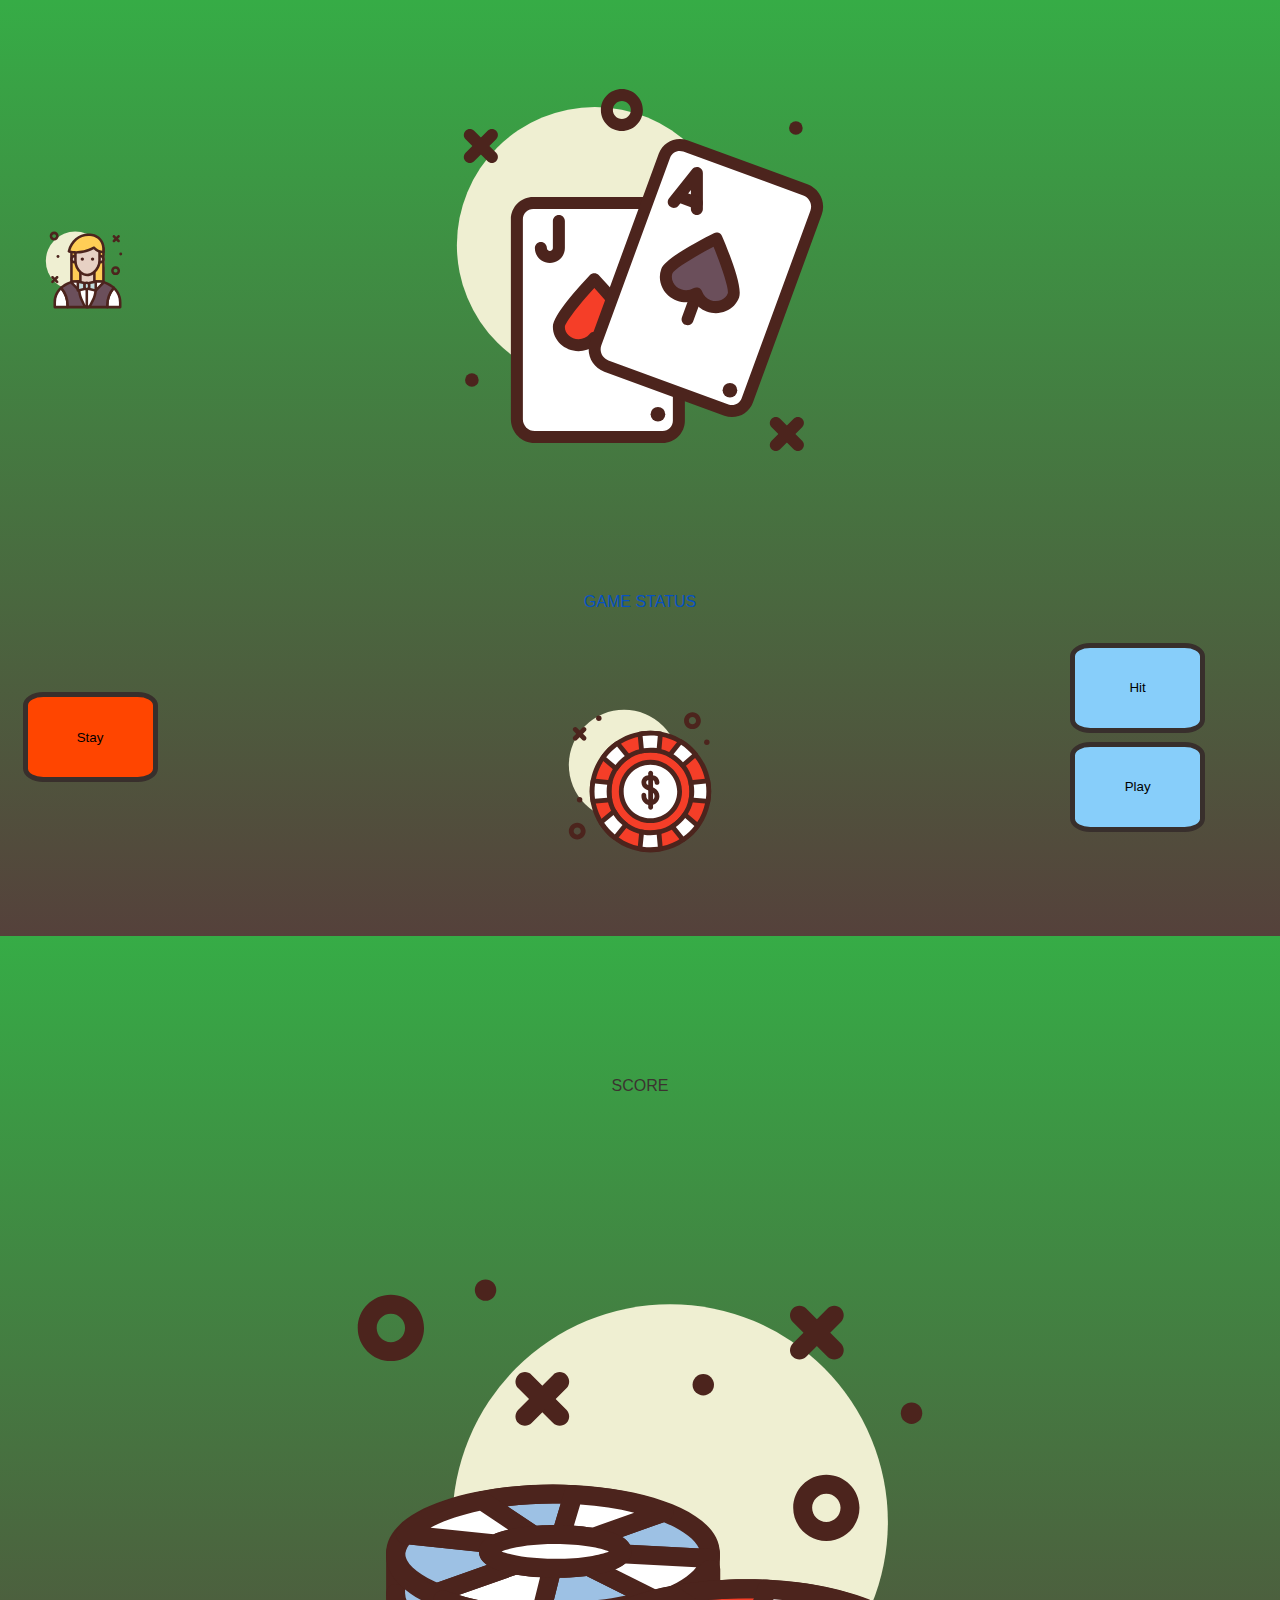
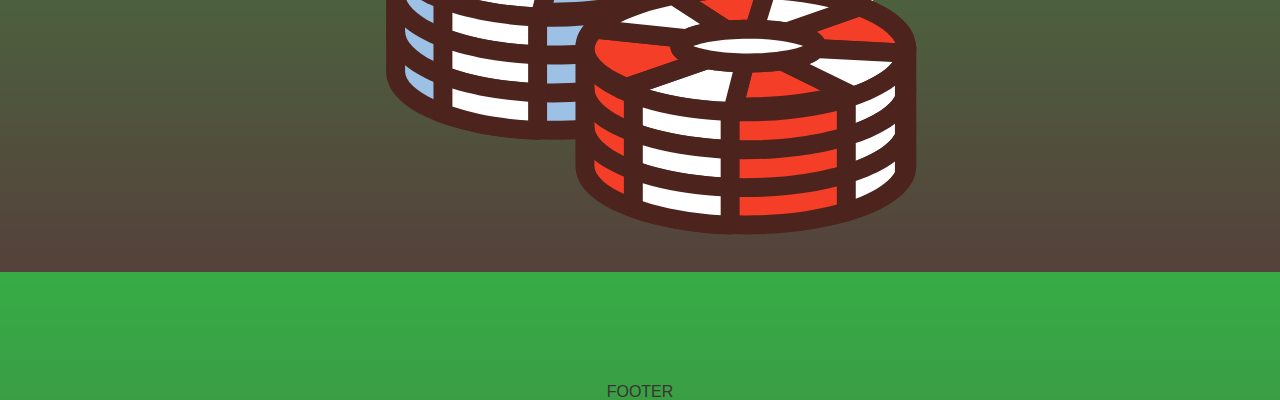
==== game.html @ 3dc10bca "Create opening html page" ====
<!DOCTYPE html>
    <head>
        <meta charset="utf-8">
        <meta http-equiv="X-UA-Compatible" content="IE=edge">
        <title>blackjack</title>
        <meta name="description" content="">
        <meta name="viewport" content="width=device-width, initial-scale=1">
        <link rel="stylesheet" href="css/reset.css" type="text/css">
        <link rel="stylesheet" href="css/style.css" type="text/css">
        <script src="https://code.jquery.com/jquery-3.3.1.min.js"
        integrity="sha256-FgpCb/KJQlLNfOu91ta32o/NMZxltwRo8QtmkMRdAu8="
        crossorigin="anonymous"></script>
    </head>
    <body>
        <div class="grid-container">      
            <div id="dealer"><img id="dealerImg" src="images/dealer.svg" alt=""></div>
            <div id="dealer-hand" class="hand">
                <img id="opening-img" src="images/blackjack.svg" alt="">
            </div>
            
            <input id="stay" class="controlBtn" type="button" value="Stay"> 
            
            <div id="scoreBoard" >
                <div id="winner"></div>
                <div id="game-status">GAME STATUS</div>
                <div><img id="pokerChip" src="images/chip.svg" alt="Poker_Chip"></div>
            </div>
            
            <div id="hit2">
                <input id="hit" class="controlBtn" type="button" value="Hit">
                <input id="play" class="controlBtn" type="button" value="Play">
            </div>
            
            <div id="player-hand" class="hand" class="hand" ></div>
            
            <div id="score">SCORE</div>
            
            <div id="bankTotal"><img id="chips" src="images/casino-chips.svg" alt="Poker_Chips"></div>
            
            <div id="bank"><img src="" alt=""></div>
            
            <footer>FOOTER</footer>
        </div>
        

        <script src="js/main.js" async defer></script>
    </body>
</html>
---- css/style.css ----
body {
    font-family: Impact, Haettenschweiler, 'Arial Narrow Bold', sans-serif;
    width: 100vw;
    color: rgb(59, 51, 48);
    background-image: linear-gradient(rgb(54, 172, 70), rgb(85, 65, 59))
}

.grid-container {
    height: 100vh;
    /* width: 100vw; */
    display: grid;
    grid-template-columns: 1fr 3fr 1fr;
    grid-template-rows: .5fr .5fr 1.5fr 1fr 1.5fr .5fr .5fr 1fr .5fr;
    grid-template-areas: 
    "j dealer z"
    "a dlrScor c"
    "d dlrHand f"
    "stay scoreBoard hit2"
    "m plyrHand o"
    "s score u"
    "v bankTotal x"
    "y bank i"
    "ftr ftr ftr";
    box-sizing: border-box;
}

div, footer {
    margin: 2vmin;
    display: flex;
    flex-flow: column wrap;
    justify-content: center;
    align-items: center;
}
/* 
.card {
    display: inline-block;
} */

#opening-img {
    width: 50vmin;
    height: auto;
    margin: 1vmin;
}

.cardImg {
    width: 4em;
    height: auto;
    position: absolute;
    left: 25vmin;

    /* left: -500px; */
    /* transition: all .3s ease; */

    /* left: 50%;
        transform: translateX(-50%) */
}

#dealer {
    grid-area: d;
    width: 6em;
}

#dealerImg {
    width: 100%;
}

.hand {
    position: relative;
}

#dealer-hand {
    grid-area: dlrHand;
}

.controlBtn {
    display: block;
    background-color: lightskyblue;
    border: 5px solid rgb(56, 47, 44);
    border-radius: 15%;
    width: 15vmin;
    height: 10vmin;
    padding: 1.5vmin;
    margin: .5vmin;
}

#stay {
    grid-area: stay;
    background-color: orangered;
}

#scoreBoard {
    grid-area: scoreBoard;
    color: rgb(6, 81, 194);
}

#pokerChip {
    width: 20vmin;
    margin: 5vmin;
}

#winner {
    color: rgb(207, 188, 19);
    font-size: 6vmin;
    margin: 2vmin;
}


#hit2 {
    grid-area: hit2;
}

#player-hand {
    grid-area: plyrHand;
}

#score {
    grid-area: score;
    margin: 10vmin;
}

#bankTotal {
    grid-area: bankTotal;
}

#bank {
    grid-area: bank;
}

#chips {
    width: 100%;
}

footer {
    grid-area: ftr;
}
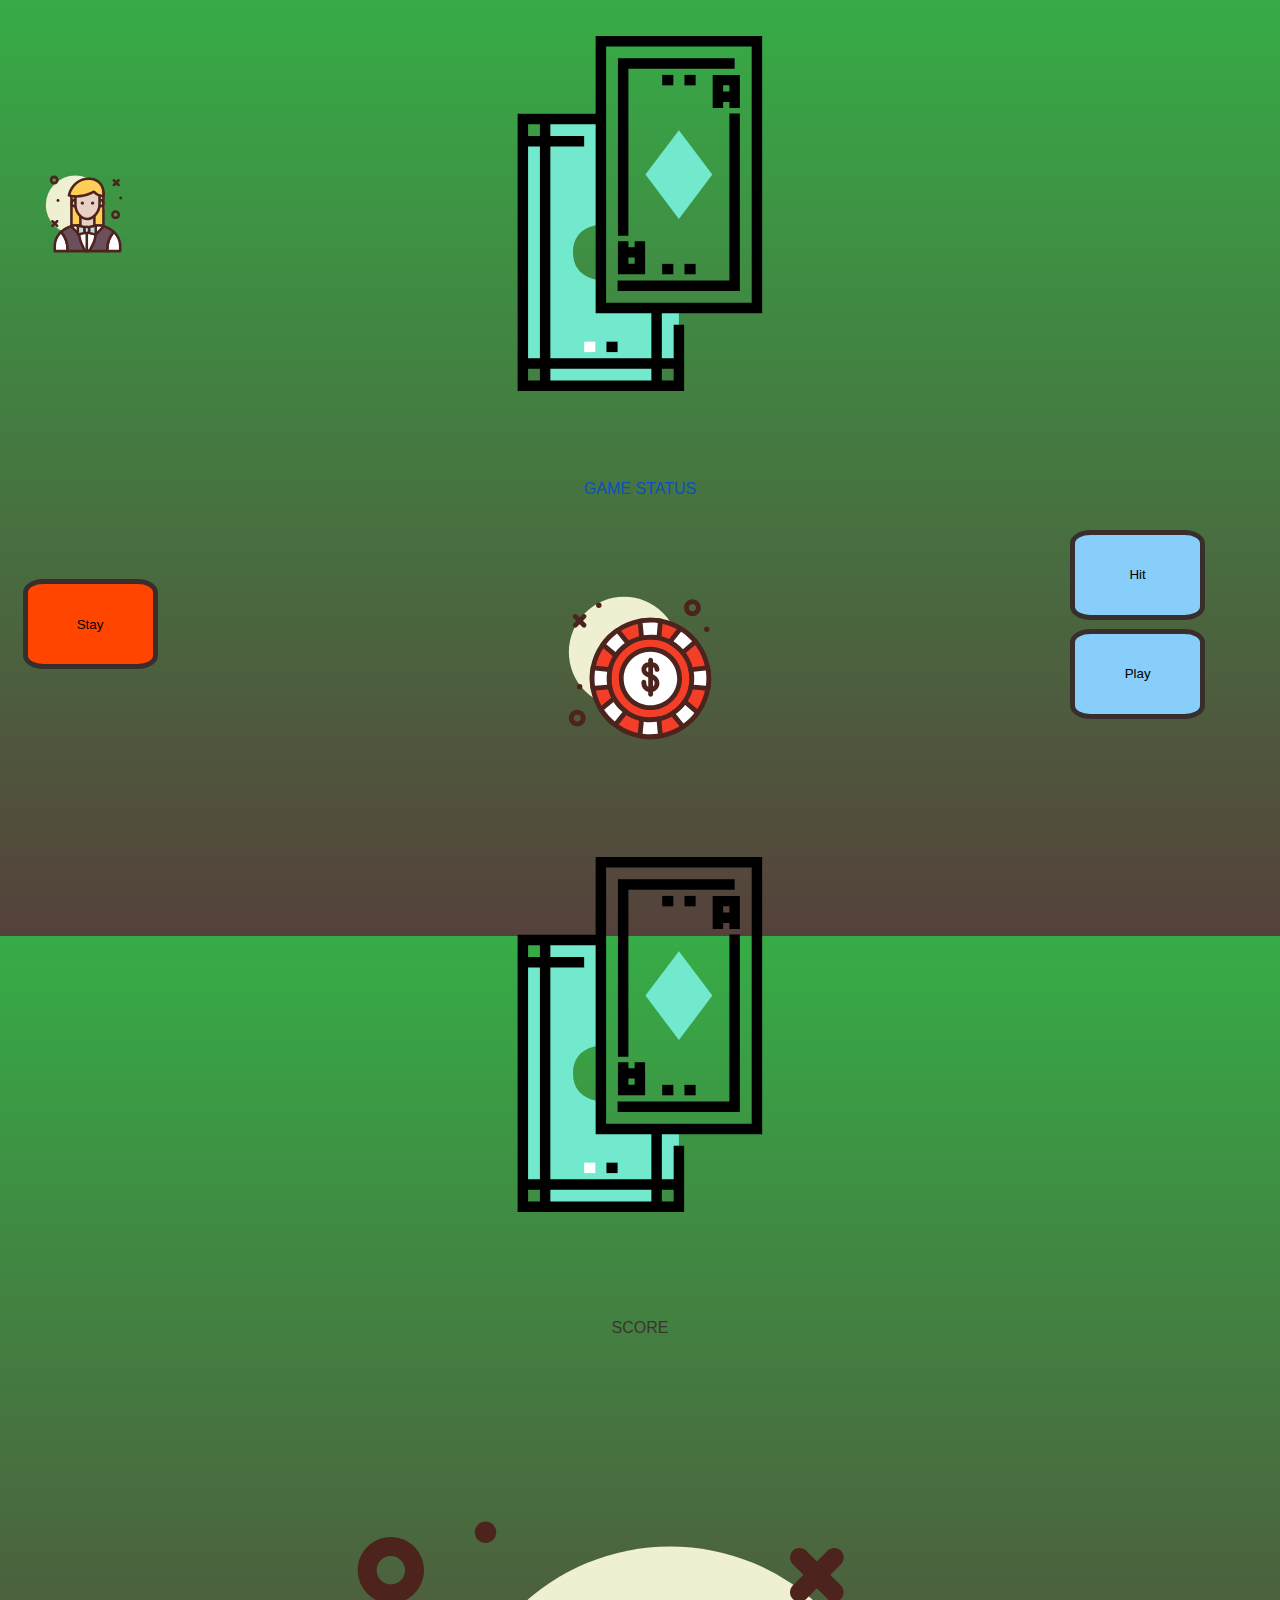
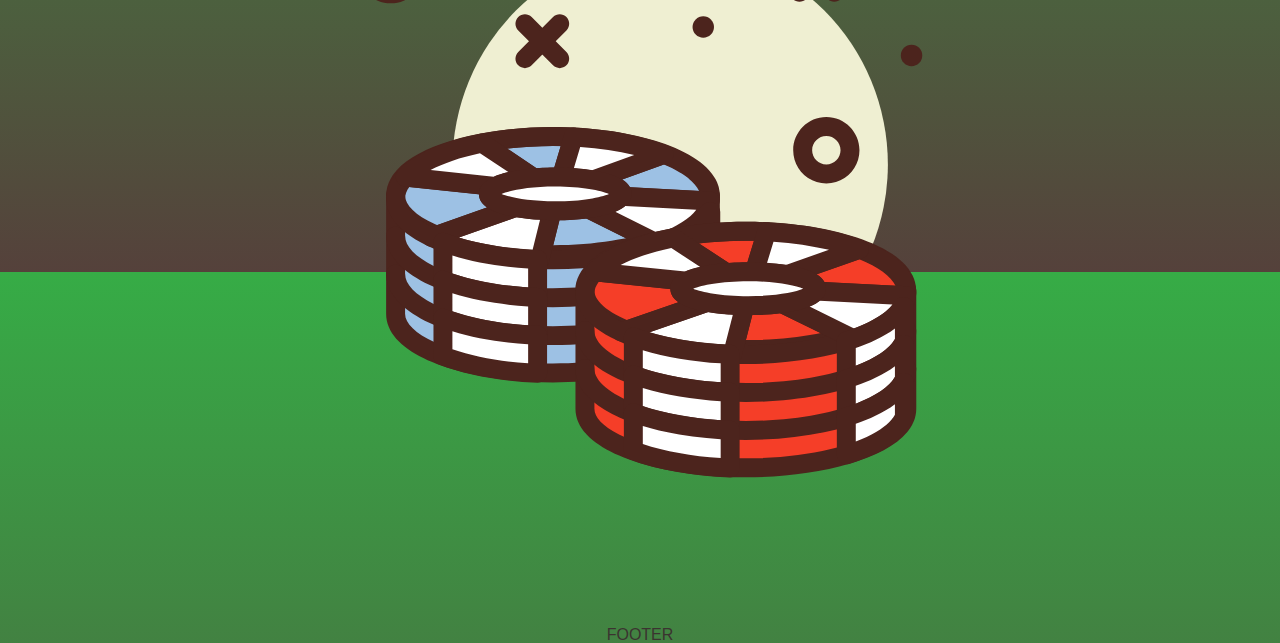
==== commit 7c854c00: "Add initial imgs to each hand" ====
--- a/game.html
+++ b/game.html
@@ -15,7 +15,7 @@
         <div class="grid-container">      
             <div id="dealer"><img id="dealerImg" src="images/dealer.svg" alt=""></div>
             <div id="dealer-hand" class="hand">
-                <img id="opening-img" src="images/blackjack.svg" alt="">
+                <img class="opening-img" src="images/handLogo.svg" alt="">
             </div>
             
             <input id="stay" class="controlBtn" type="button" value="Stay"> 
@@ -28,10 +28,12 @@
             
             <div id="hit2">
                 <input id="hit" class="controlBtn" type="button" value="Hit">
-                <input id="play" class="controlBtn" type="button" value="Play">
+                <input id="play" class="controlBtn" type="button" value="Play">      
             </div>
             
-            <div id="player-hand" class="hand" class="hand" ></div>
+            <div id="player-hand" class="hand" class="hand" >
+                <img class="opening-img" src="images/handLogo.svg" alt="">
+            </div>
             
             <div id="score">SCORE</div>
             
--- a/css/style.css
+++ b/css/style.css
@@ -42,6 +42,11 @@
     margin: 1vmin;
 }
 
+#start {
+    grid-area: plyrHand;
+    background-color: orangered;
+}
+
 .cardImg {
     width: 4em;
     height: auto;
@@ -53,6 +58,10 @@
 
     /* left: 50%;
         transform: translateX(-50%) */
+}
+
+.opening-img {
+    width: 50%;
 }
 
 #dealer {
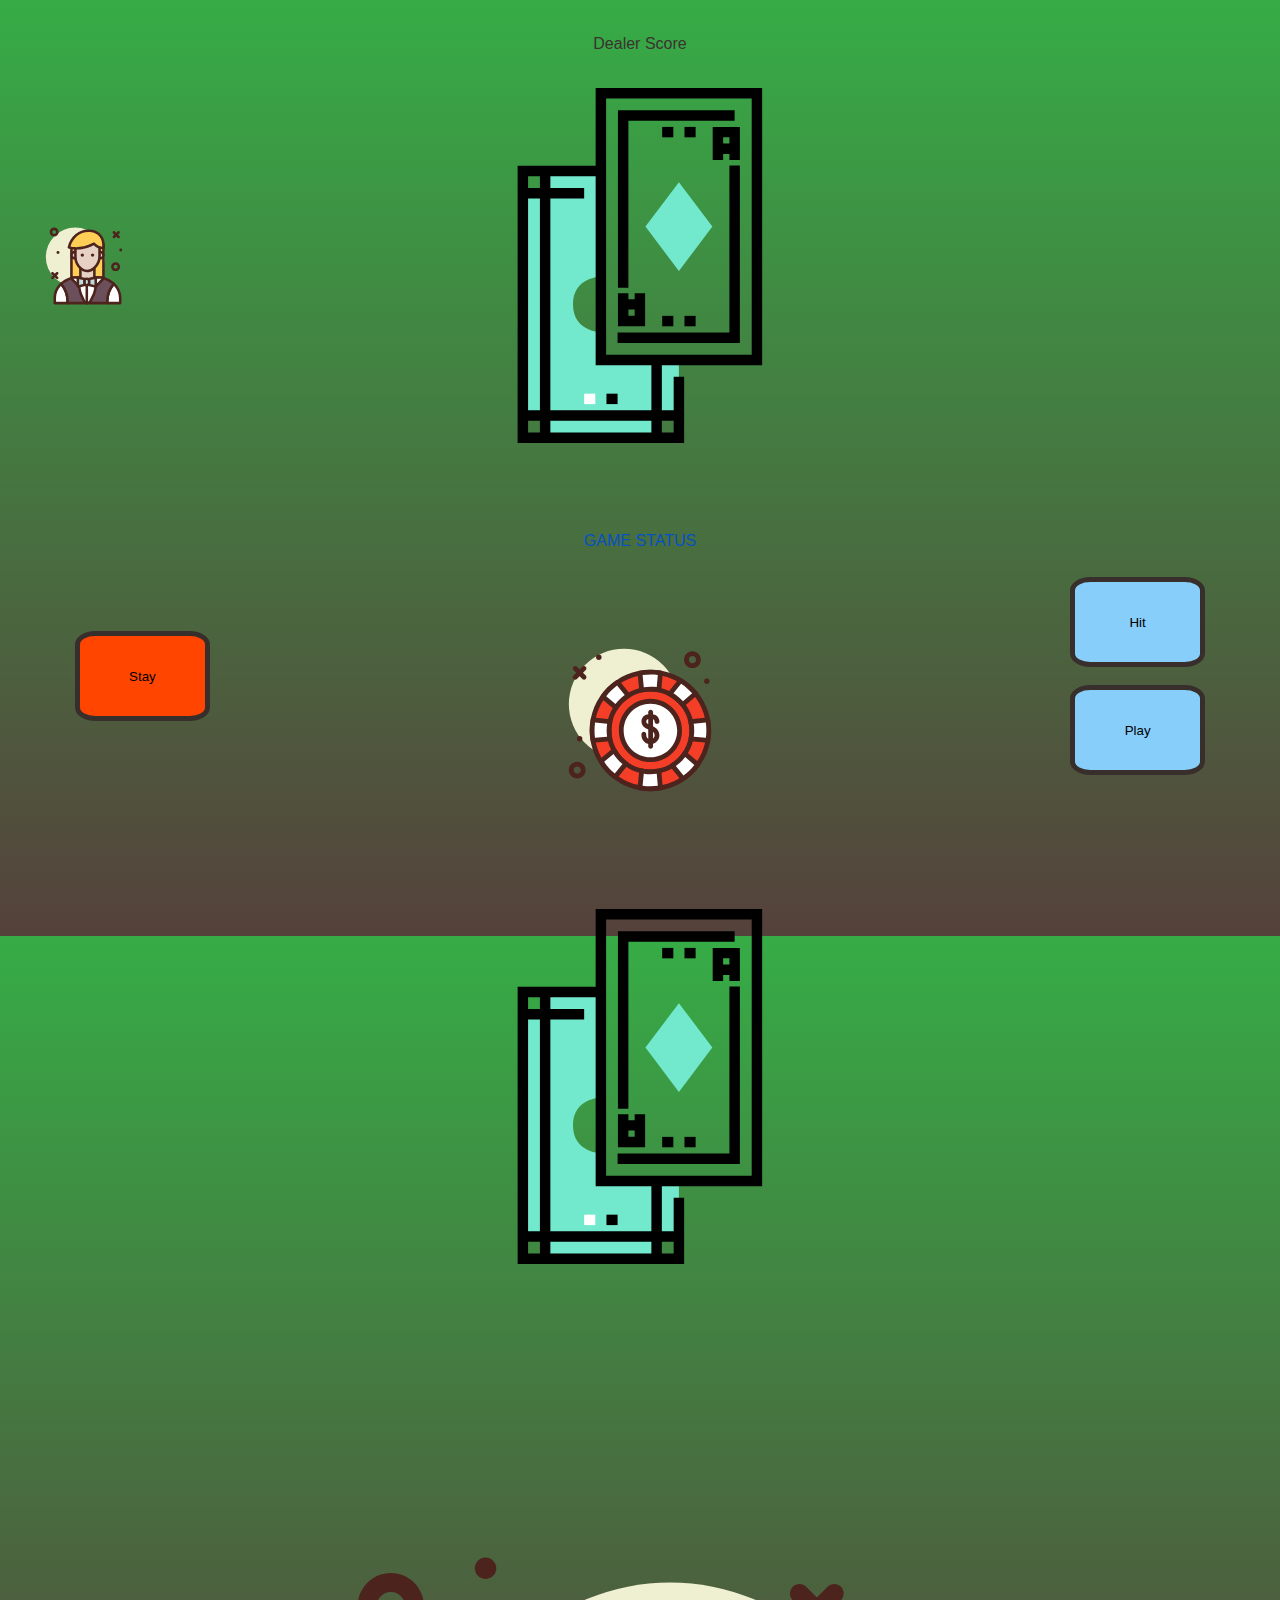
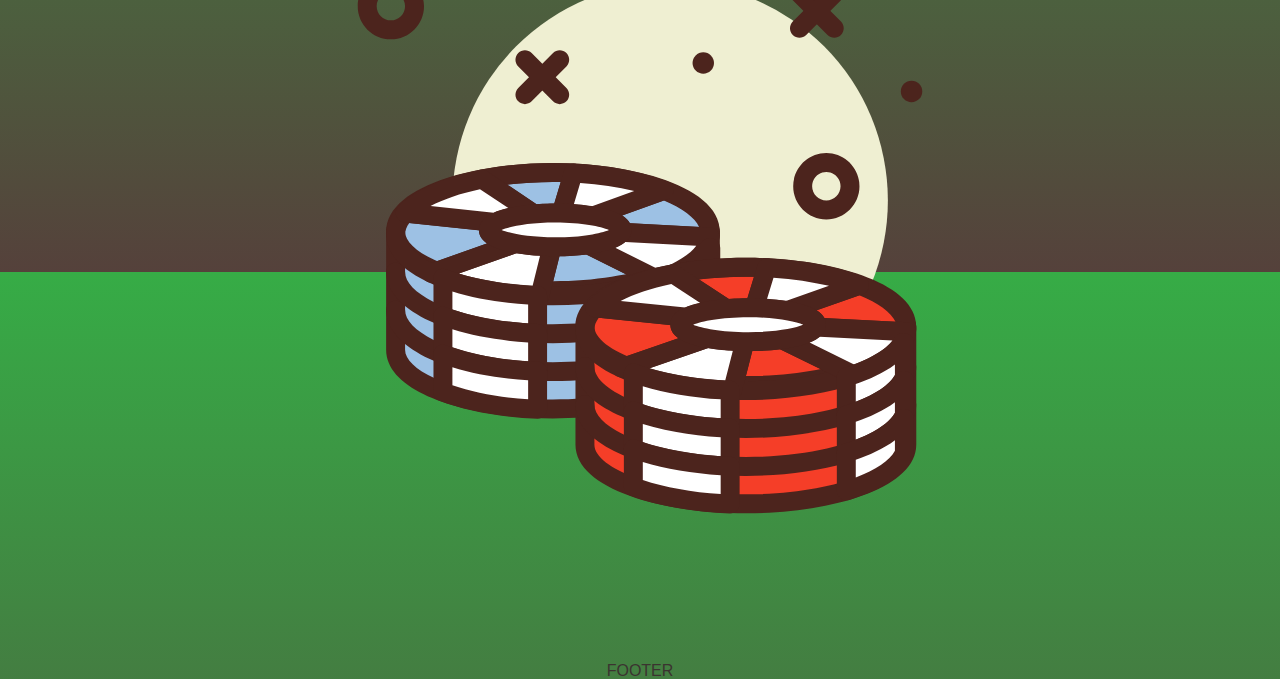
==== commit be034820: "Add dealer score div to grid" ====
--- a/game.html
+++ b/game.html
@@ -14,6 +14,9 @@
     <body>
         <div class="grid-container">      
             <div id="dealer"><img id="dealerImg" src="images/dealer.svg" alt=""></div>
+
+            <div id="dealerScore">Dealer Score</div>
+
             <div id="dealer-hand" class="hand">
                 <img class="opening-img" src="images/handLogo.svg" alt="">
             </div>
@@ -35,7 +38,7 @@
                 <img class="opening-img" src="images/handLogo.svg" alt="">
             </div>
             
-            <div id="score">SCORE</div>
+            <div id="score"></div>
             
             <div id="bankTotal"><img id="chips" src="images/casino-chips.svg" alt="Poker_Chips"></div>
             
--- a/css/style.css
+++ b/css/style.css
@@ -13,7 +13,7 @@
     grid-template-rows: .5fr .5fr 1.5fr 1fr 1.5fr .5fr .5fr 1fr .5fr;
     grid-template-areas: 
     "j dealer z"
-    "a dlrScor c"
+    "a dealerScore c"
     "d dlrHand f"
     "stay scoreBoard hit2"
     "m plyrHand o"
@@ -77,6 +77,10 @@
     position: relative;
 }
 
+#dealerScore {
+    grid-area: dealerScore;
+}
+
 #dealer-hand {
     grid-area: dlrHand;
 }
@@ -89,7 +93,8 @@
     width: 15vmin;
     height: 10vmin;
     padding: 1.5vmin;
-    margin: .5vmin;
+    /* margin: .5vmin; */
+    margin: 1vmin auto;
 }
 
 #stay {
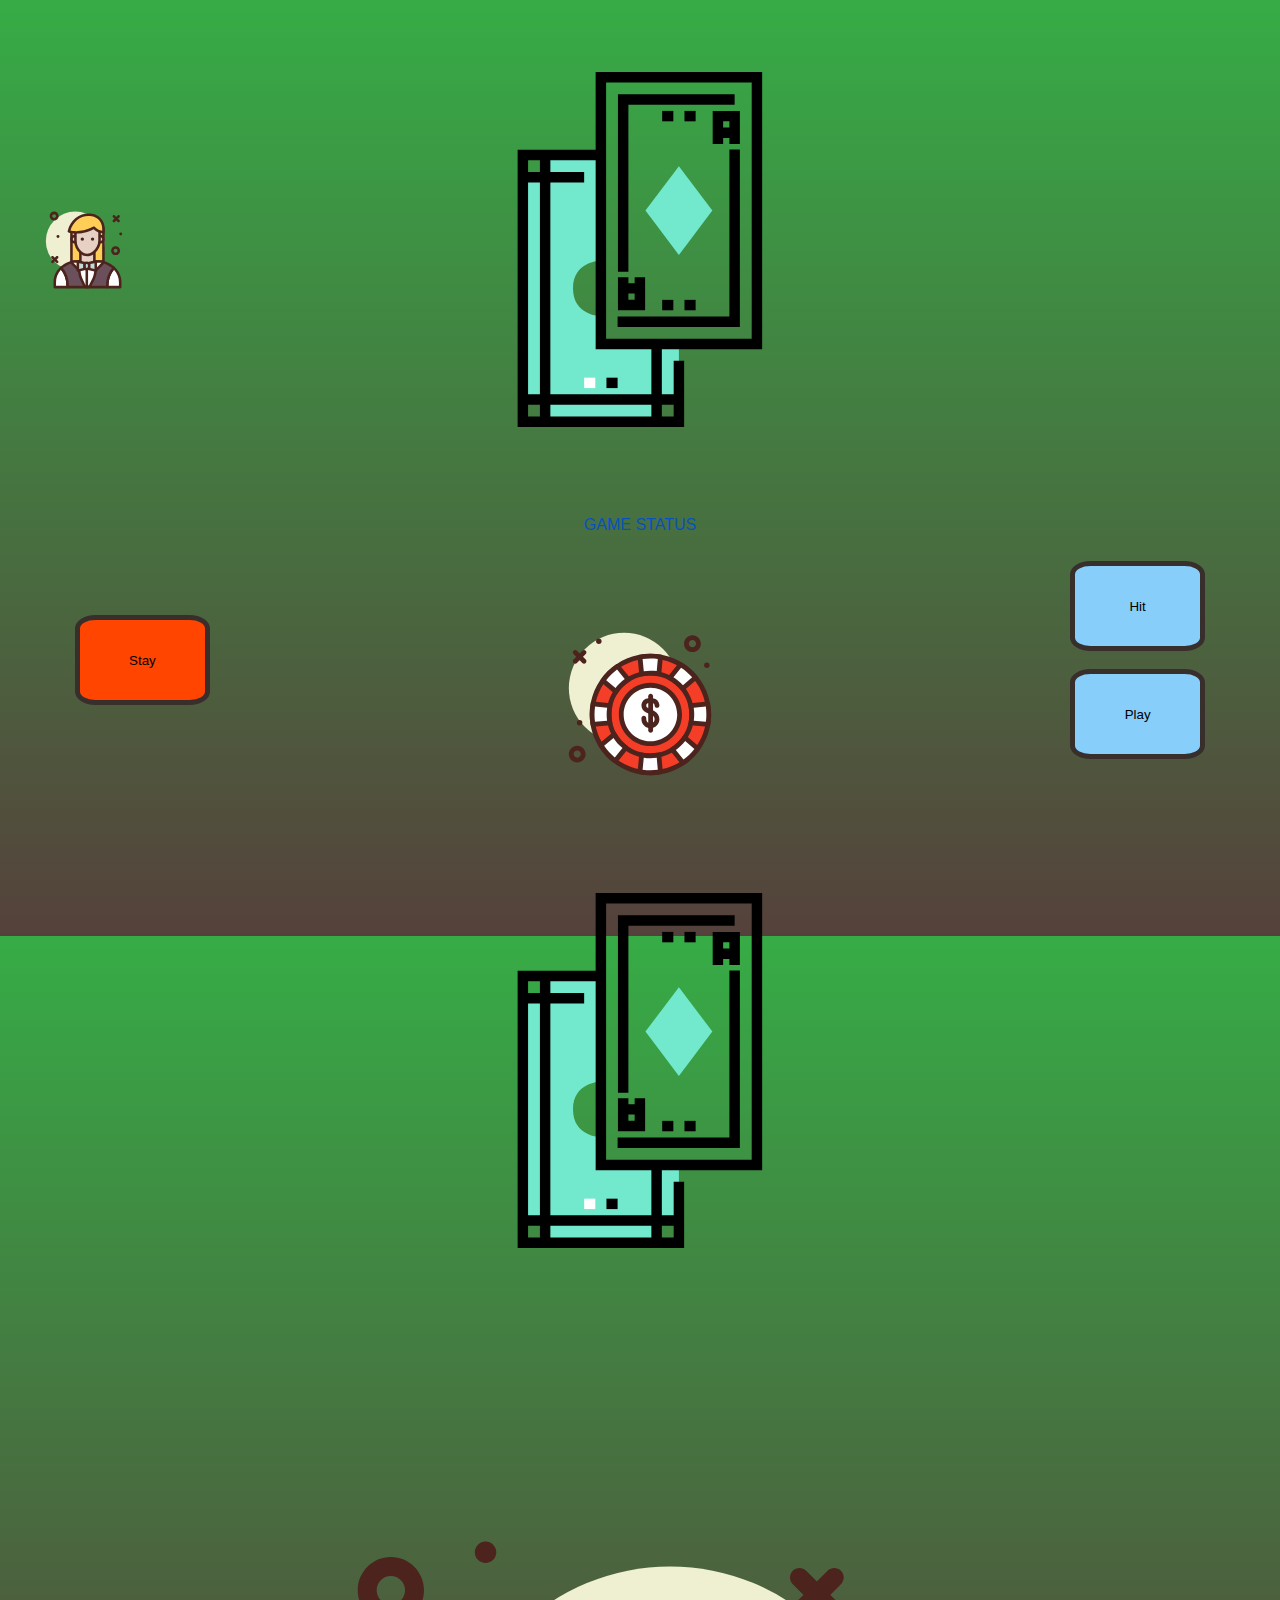
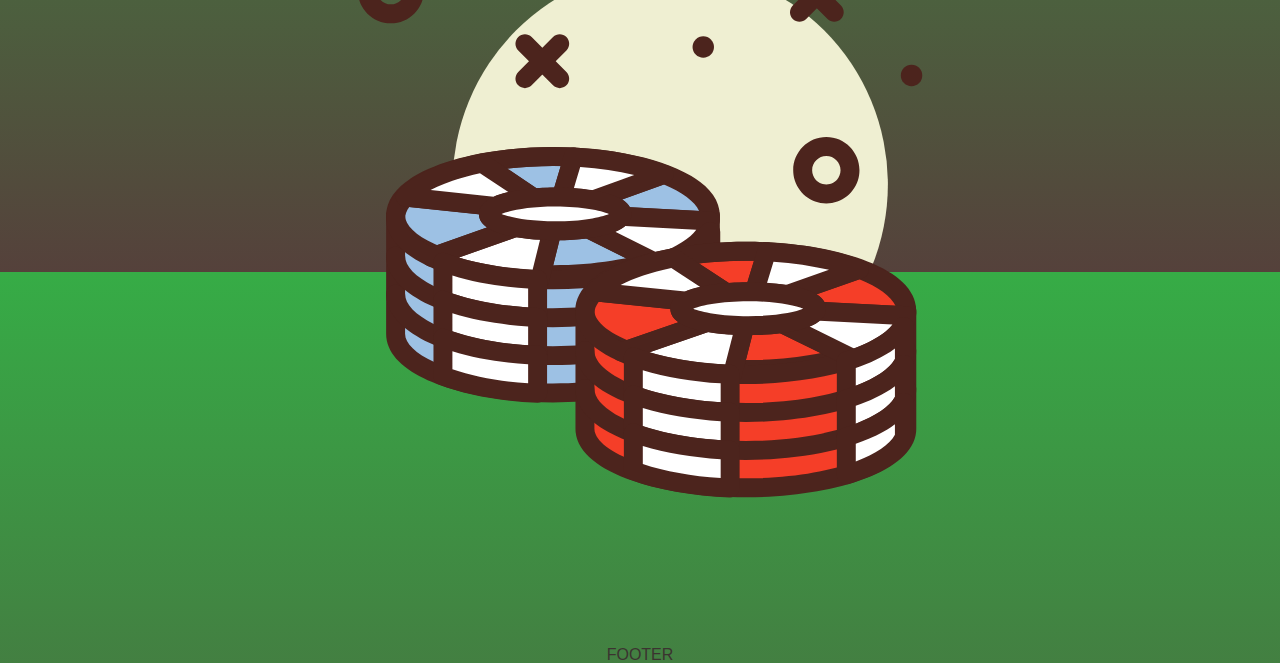
==== commit 96462cfd: "Show dealer score on stay and win only" ====
--- a/game.html
+++ b/game.html
@@ -15,7 +15,7 @@
         <div class="grid-container">      
             <div id="dealer"><img id="dealerImg" src="images/dealer.svg" alt=""></div>
 
-            <div id="dealerScore">Dealer Score</div>
+            <div id="dealerScore"></div>
 
             <div id="dealer-hand" class="hand">
                 <img class="opening-img" src="images/handLogo.svg" alt="">
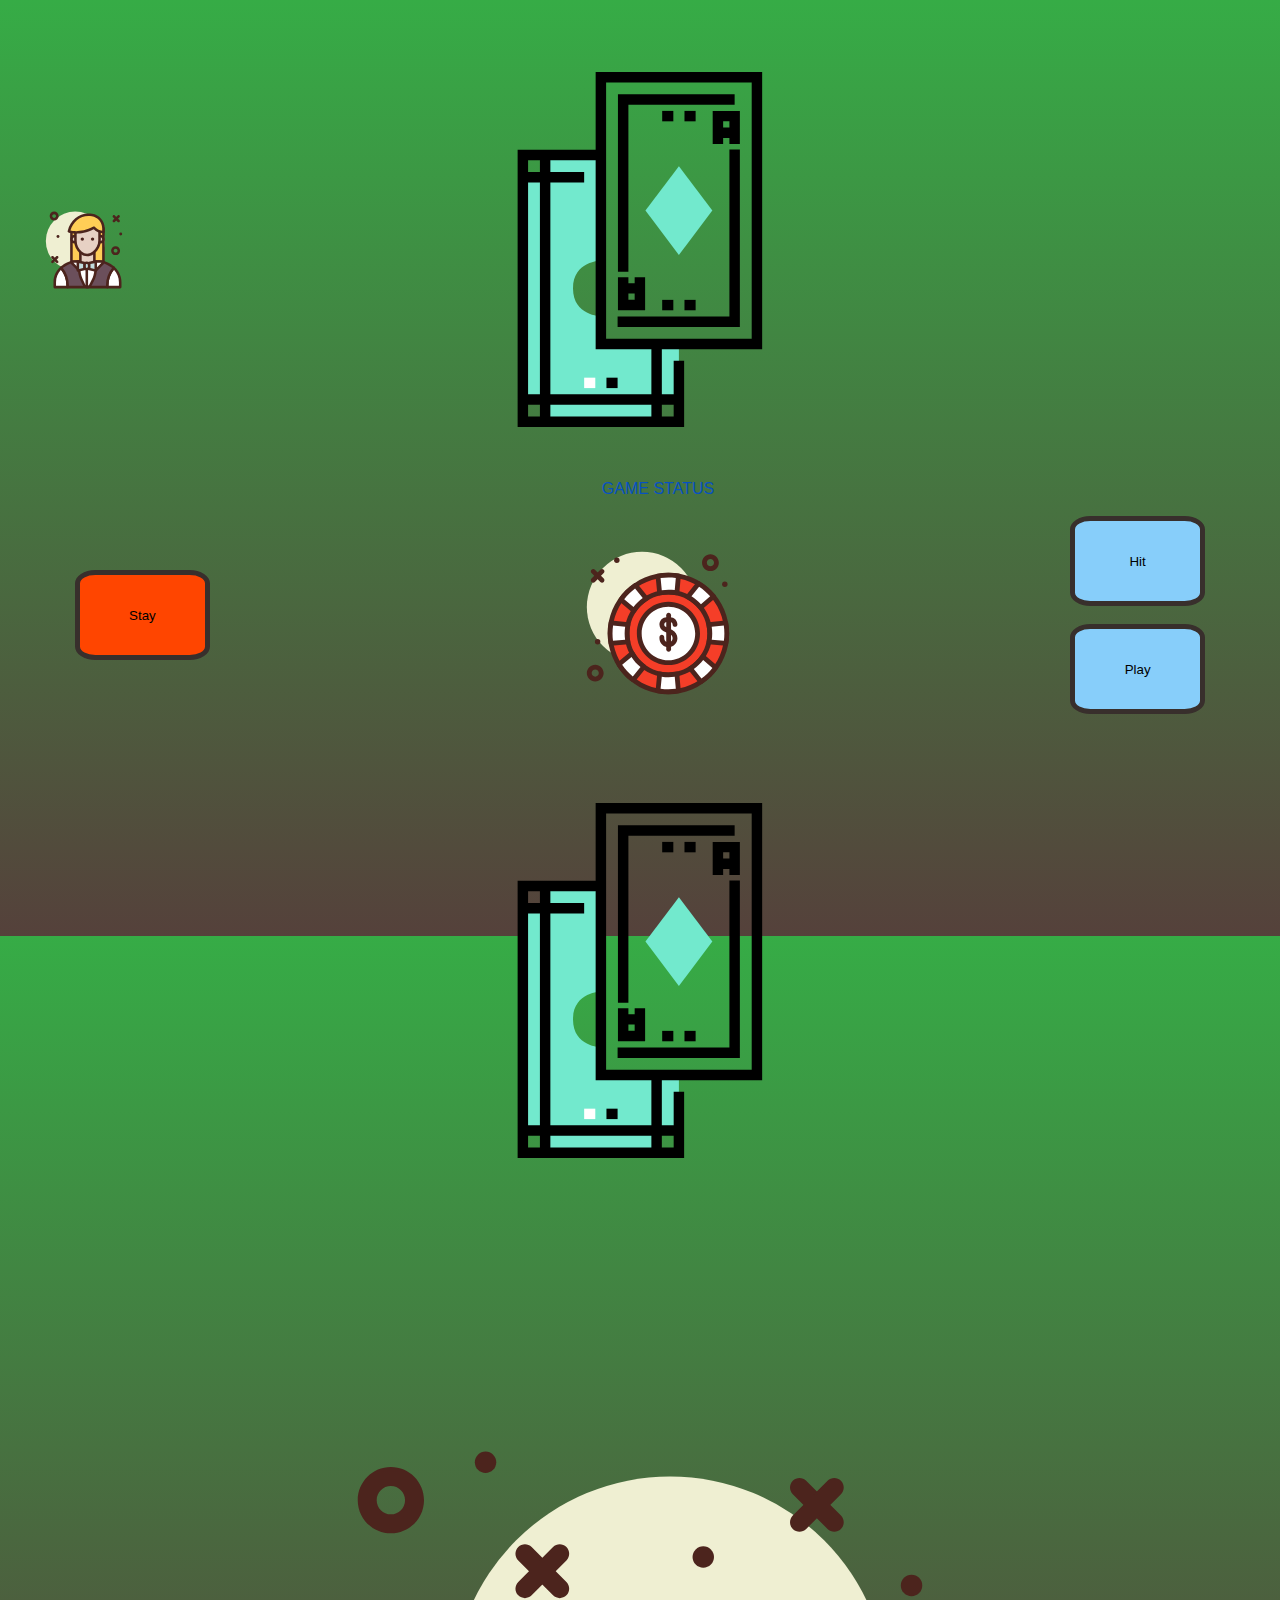
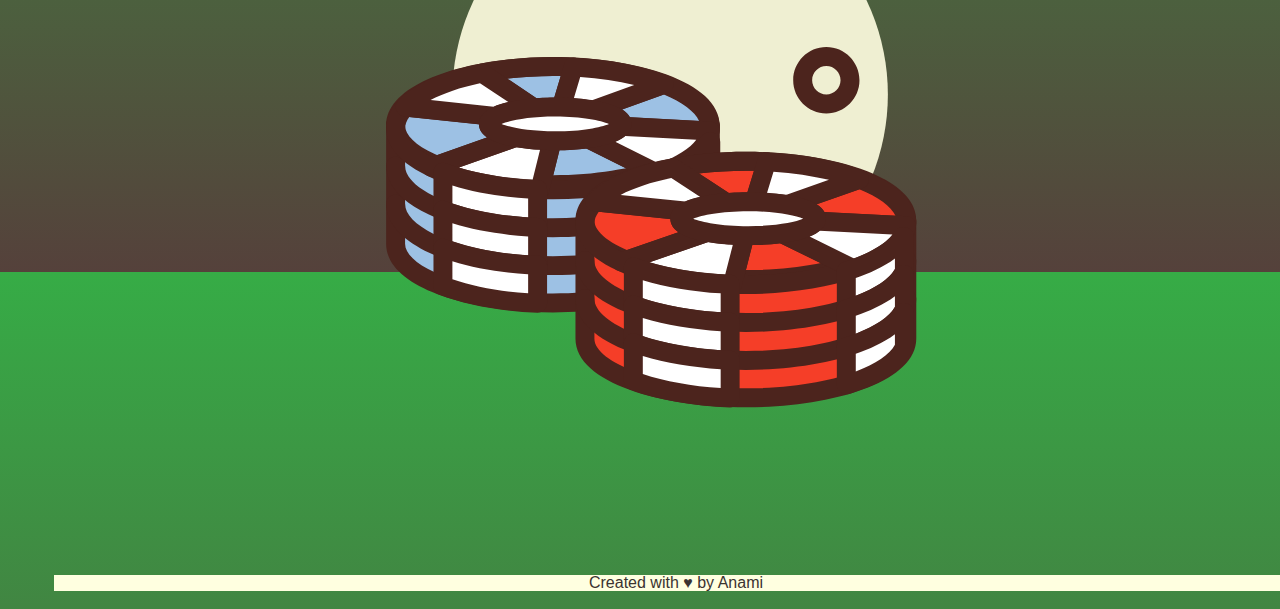
==== commit b203523e: "Style start button" ====
--- a/game.html
+++ b/game.html
@@ -24,9 +24,9 @@
             <input id="stay" class="controlBtn" type="button" value="Stay"> 
             
             <div id="scoreBoard" >
-                <div id="winner"></div>
                 <div id="game-status">GAME STATUS</div>
                 <div><img id="pokerChip" src="images/chip.svg" alt="Poker_Chip"></div>
+                <div id="winner"></div>
             </div>
             
             <div id="hit2">
@@ -44,7 +44,11 @@
             
             <div id="bank"><img src="" alt=""></div>
             
-            <footer>FOOTER</footer>
+            <footer>
+                <div id="signature">
+                    <p class="message">Created with &hearts; by <span class="name">Anami</span></p>
+                </div>
+            </footer>
         </div>
         
 
--- a/css/style.css
+++ b/css/style.css
@@ -1,6 +1,6 @@
 body {
     font-family: Impact, Haettenschweiler, 'Arial Narrow Bold', sans-serif;
-    width: 100vw;
+    /* height: 100vh; */
     color: rgb(59, 51, 48);
     background-image: linear-gradient(rgb(54, 172, 70), rgb(85, 65, 59))
 }
@@ -44,6 +44,10 @@
 
 #start {
     grid-area: plyrHand;
+}
+
+#startBtn {
+    width: 60%;
     background-color: orangered;
 }
 
@@ -109,15 +113,14 @@
 
 #pokerChip {
     width: 20vmin;
-    margin: 5vmin;
 }
 
 #winner {
+    width: 100%;
     color: rgb(207, 188, 19);
-    font-size: 6vmin;
+    font-size: 1.5em;
     margin: 2vmin;
 }
-
 
 #hit2 {
     grid-area: hit2;
@@ -145,7 +148,13 @@
 }
 
 footer {
+    width: 100%;
     grid-area: ftr;
+}
+
+#signature {
+    width: 100%;
+    background-color: lightyellow;
 }
 
 
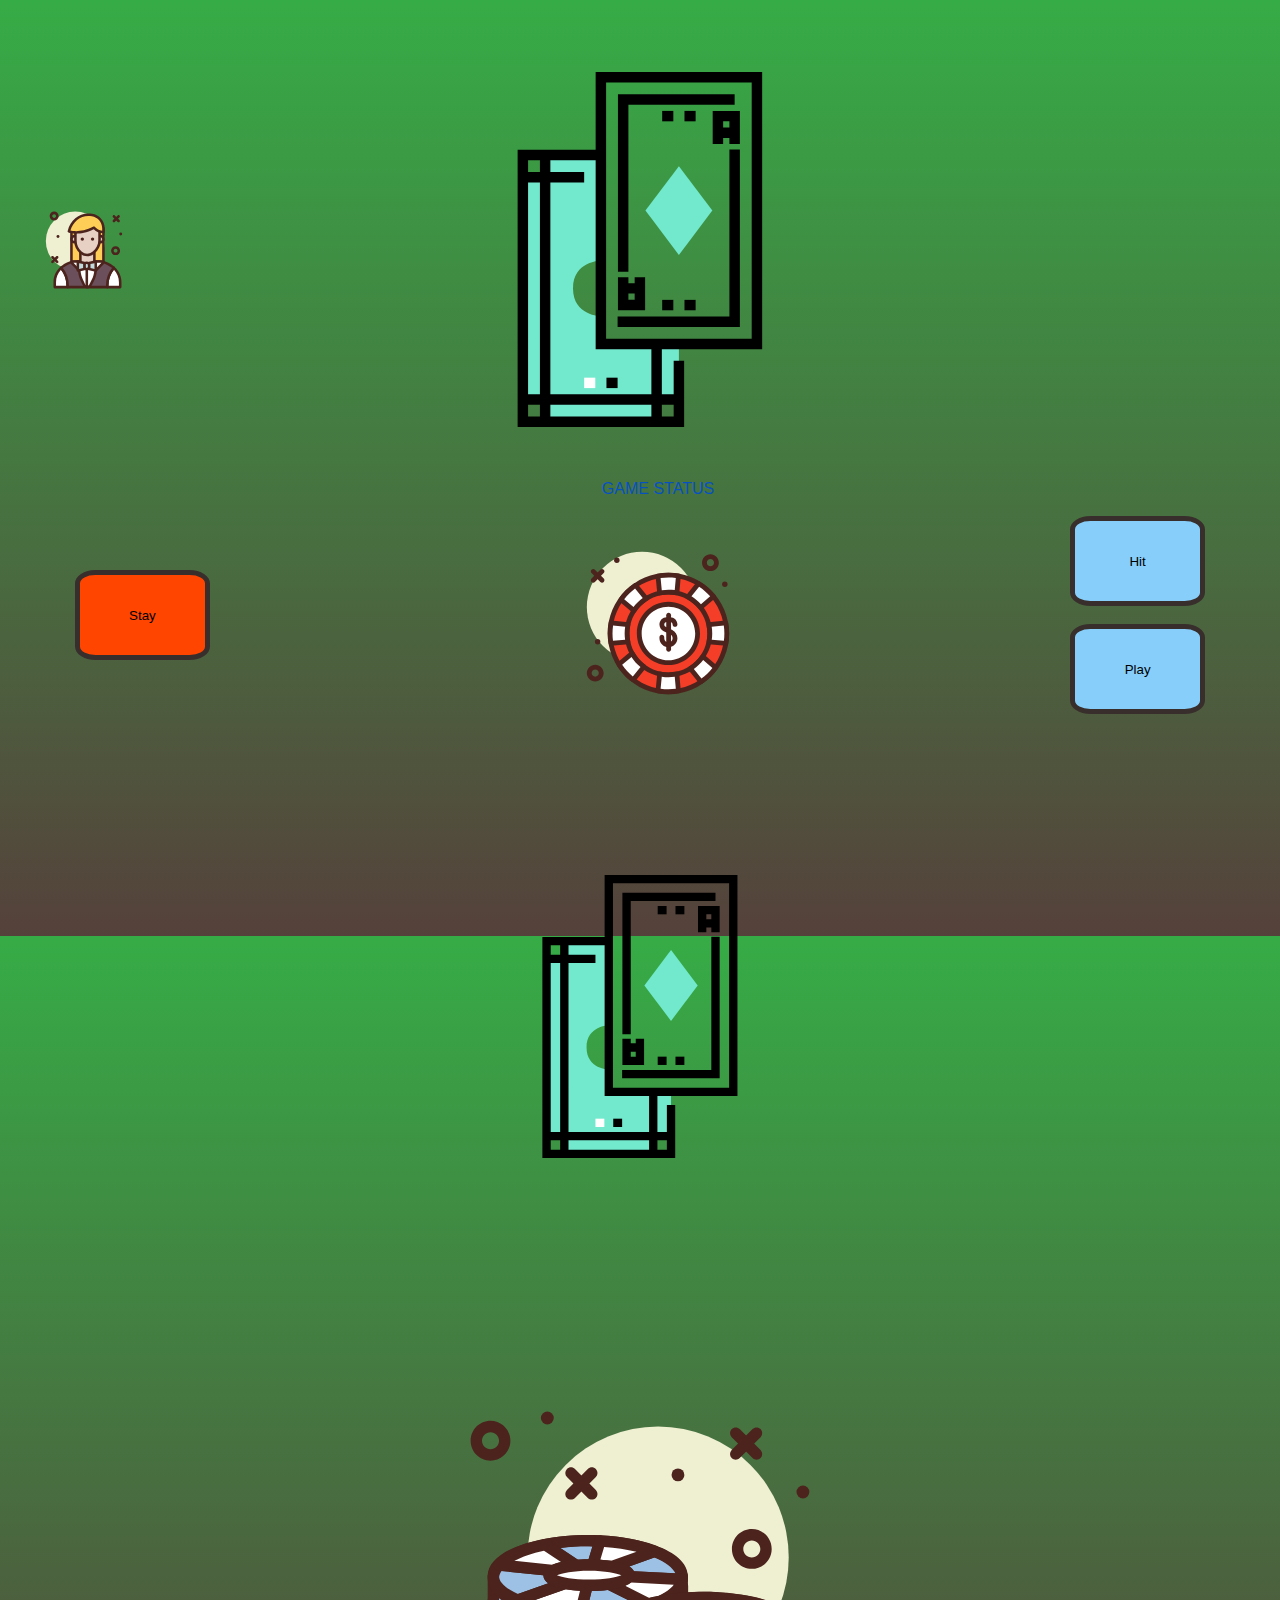
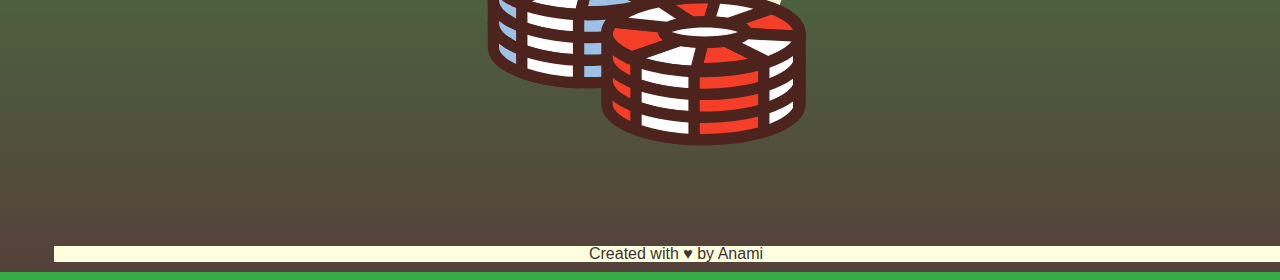
==== commit 3ae0345c: "Resize content" ====
--- a/game.html
+++ b/game.html
@@ -40,9 +40,12 @@
             
             <div id="score"></div>
             
-            <div id="bankTotal"><img id="chips" src="images/casino-chips.svg" alt="Poker_Chips"></div>
+            <div id="bankTotal">
+                <div id="bank"><img src="" alt=""></div>
+                <img id="chips" src="images/casino-chips.svg" alt="Poker_Chips">
+            </div>
             
-            <div id="bank"><img src="" alt=""></div>
+            
             
             <footer>
                 <div id="signature">
--- a/css/style.css
+++ b/css/style.css
@@ -7,10 +7,9 @@
 
 .grid-container {
     height: 100vh;
-    /* width: 100vw; */
     display: grid;
     grid-template-columns: 1fr 3fr 1fr;
-    grid-template-rows: .5fr .5fr 1.5fr 1fr 1.5fr .5fr .5fr 1fr .5fr;
+    grid-template-rows: .5fr .5fr 1.5fr 1.5fr 1.5fr .5fr .5fr .5fr;
     grid-template-areas: 
     "j dealer z"
     "a dealerScore c"
@@ -18,7 +17,6 @@
     "stay scoreBoard hit2"
     "m plyrHand o"
     "s score u"
-    "v bankTotal x"
     "y bank i"
     "ftr ftr ftr";
     box-sizing: border-box;
@@ -118,7 +116,7 @@
 #winner {
     width: 100%;
     color: rgb(207, 188, 19);
-    font-size: 1.5em;
+    font-size: 5vmin;
     margin: 2vmin;
 }
 
@@ -128,15 +126,16 @@
 
 #player-hand {
     grid-area: plyrHand;
+    margin: 10vmin;
 }
 
 #score {
     grid-area: score;
-    margin: 10vmin;
+    margin-top: 5vmin;
 }
 
 #bankTotal {
-    grid-area: bankTotal;
+    grid-area: bank;
 }
 
 #bank {
@@ -144,7 +143,7 @@
 }
 
 #chips {
-    width: 100%;
+    width: 60%;
 }
 
 footer {
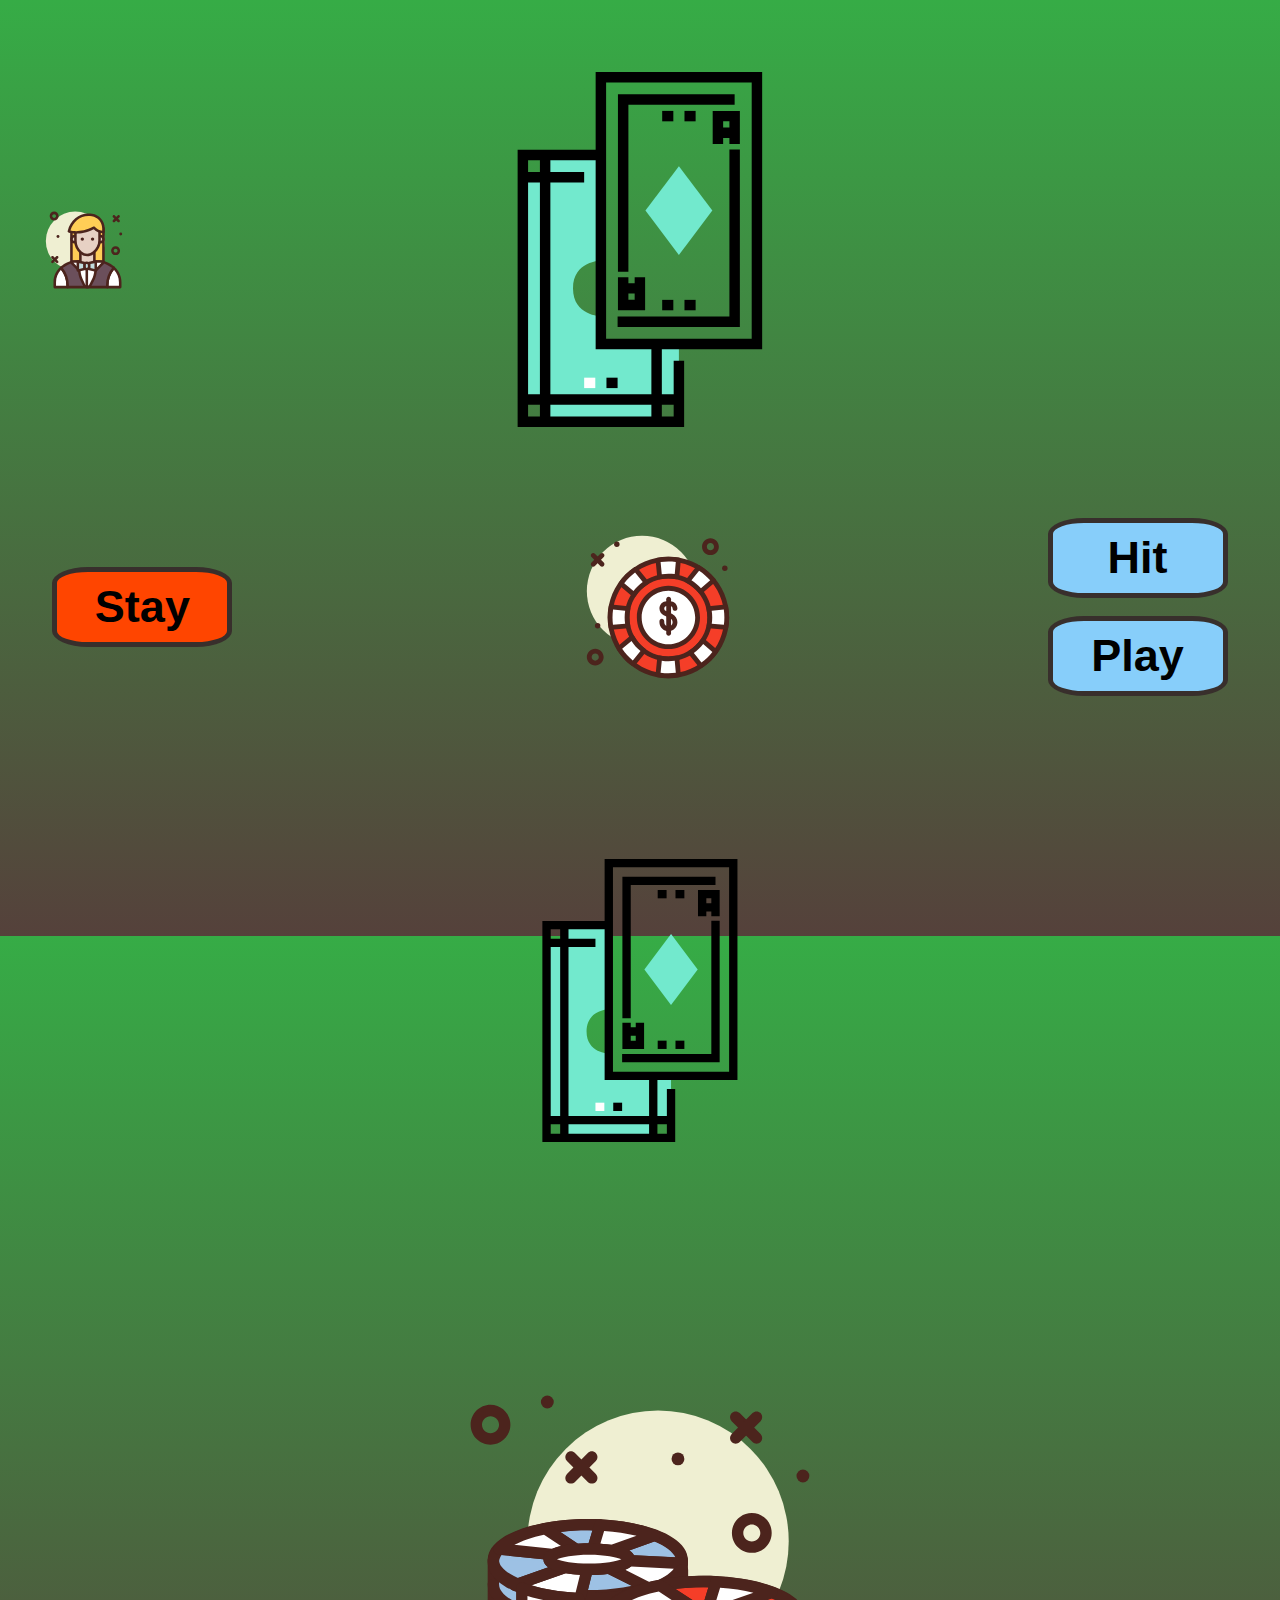
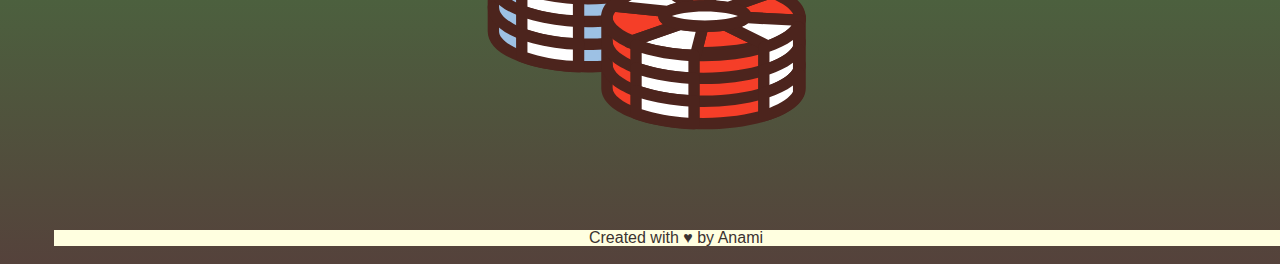
==== commit 93a8b1d5: "Style font and button size" ====
--- a/game.html
+++ b/game.html
@@ -24,7 +24,7 @@
             <input id="stay" class="controlBtn" type="button" value="Stay"> 
             
             <div id="scoreBoard" >
-                <div id="game-status">GAME STATUS</div>
+                <div id="game-status"></div>
                 <div><img id="pokerChip" src="images/chip.svg" alt="Poker_Chip"></div>
                 <div id="winner"></div>
             </div>
@@ -45,8 +45,6 @@
                 <img id="chips" src="images/casino-chips.svg" alt="Poker_Chips">
             </div>
             
-            
-            
             <footer>
                 <div id="signature">
                     <p class="message">Created with &hearts; by <span class="name">Anami</span></p>
--- a/css/style.css
+++ b/css/style.css
@@ -1,5 +1,5 @@
 body {
-    font-family: Impact, Haettenschweiler, 'Arial Narrow Bold', sans-serif;
+    font-family: Arial, Helvetica, sans-serif;
     /* height: 100vh; */
     color: rgb(59, 51, 48);
     background-image: linear-gradient(rgb(54, 172, 70), rgb(85, 65, 59))
@@ -89,12 +89,14 @@
 
 .controlBtn {
     display: block;
+    font-size: 5vmin;
+    font-weight: bold;
     background-color: lightskyblue;
     border: 5px solid rgb(56, 47, 44);
-    border-radius: 15%;
-    width: 15vmin;
-    height: 10vmin;
-    padding: 1.5vmin;
+    border-radius: 20%;
+    width: 20vmin;
+    height: auto;
+    padding: 1vmin;
     /* margin: .5vmin; */
     margin: 1vmin auto;
 }
@@ -109,6 +111,11 @@
     color: rgb(6, 81, 194);
 }
 
+#game-status {
+    font-weight: bold;
+    font-size: 6vmin;
+}
+
 #pokerChip {
     width: 20vmin;
 }
@@ -116,7 +123,8 @@
 #winner {
     width: 100%;
     color: rgb(207, 188, 19);
-    font-size: 5vmin;
+    font-size: 7vmin;
+    font-weight: bold;
     margin: 2vmin;
 }
 
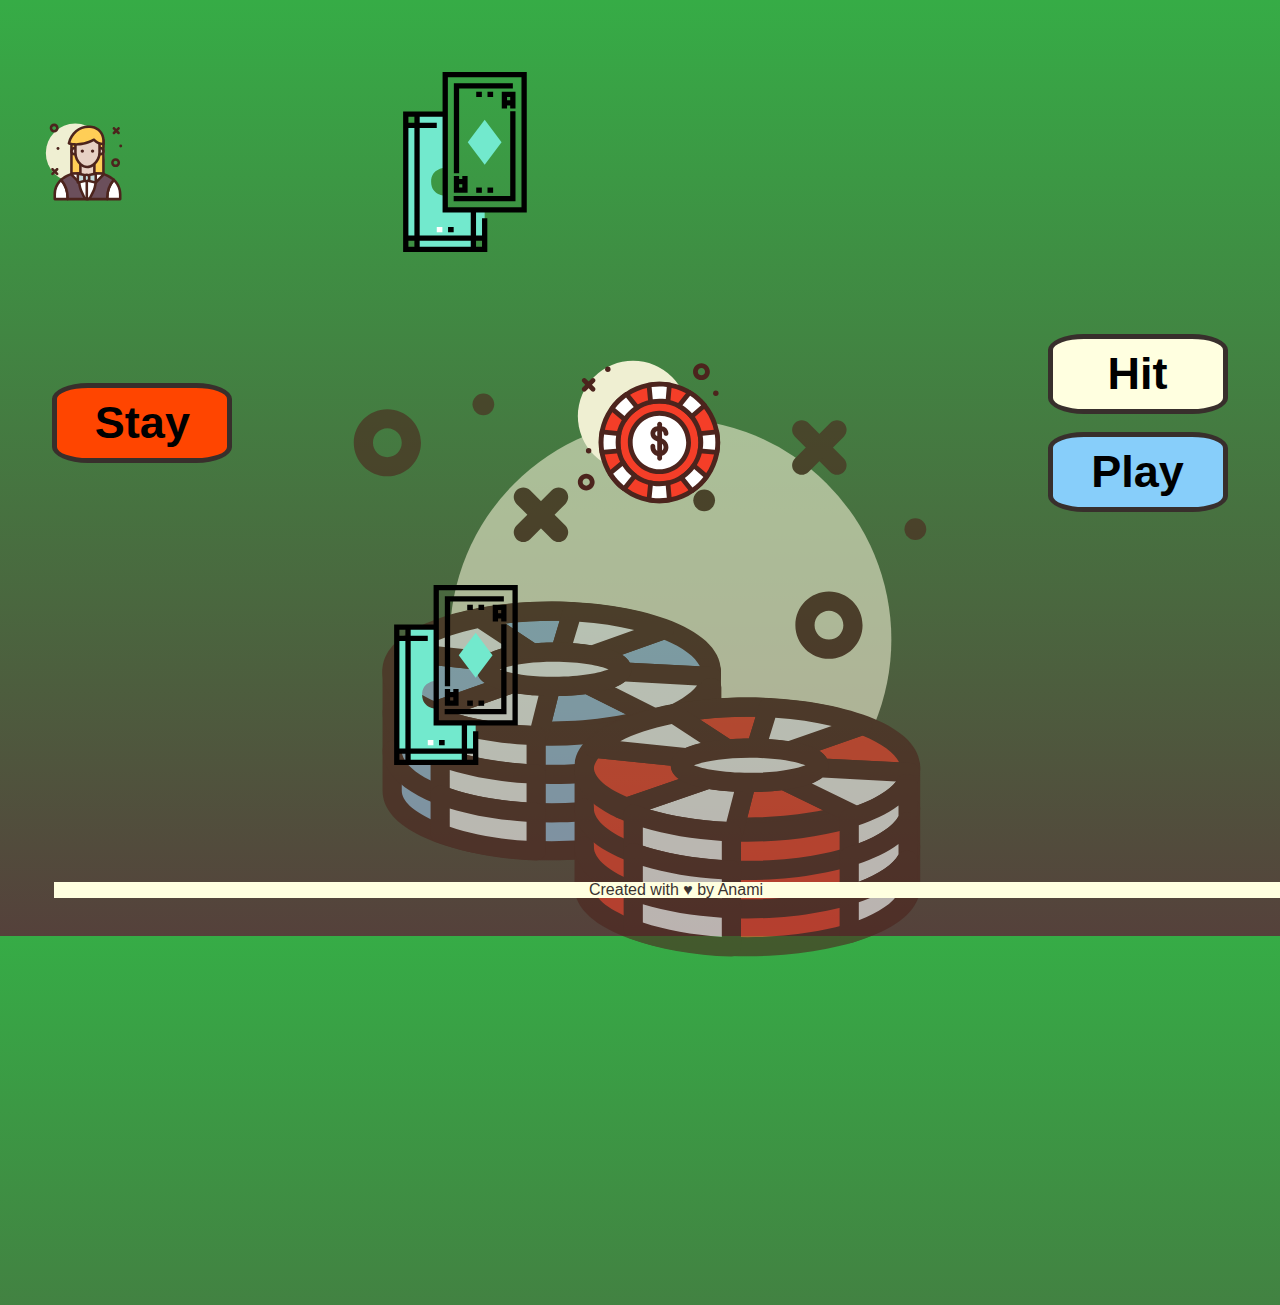
==== commit 163c30dc: "Resize items" ====
--- a/game.html
+++ b/game.html
@@ -34,7 +34,7 @@
                 <input id="play" class="controlBtn" type="button" value="Play">      
             </div>
             
-            <div id="player-hand" class="hand" class="hand" >
+            <div id="player-hand" class="hand" >
                 <img class="opening-img" src="images/handLogo.svg" alt="">
             </div>
             
--- a/css/style.css
+++ b/css/style.css
@@ -50,7 +50,7 @@
 }
 
 .cardImg {
-    width: 4em;
+    width: 6em;
     height: auto;
     position: absolute;
     left: 25vmin;
@@ -77,10 +77,14 @@
 
 .hand {
     position: relative;
+    width: 40vmin;
 }
 
 #dealerScore {
     grid-area: dealerScore;
+    margin-top: 2vmin;
+    font-size: 5vmin;
+    font-weight: bold;
 }
 
 #dealer-hand {
@@ -125,25 +129,36 @@
     color: rgb(207, 188, 19);
     font-size: 7vmin;
     font-weight: bold;
-    margin: 2vmin;
+    margin: 1vmin;
 }
 
 #hit2 {
     grid-area: hit2;
 }
 
+#hit {
+    background-color: lightyellow;
+}
+
 #player-hand {
     grid-area: plyrHand;
-    margin: 10vmin;
+    width: 40vmin;
+    margin: 1vmin;
 }
 
 #score {
-    grid-area: score;
-    margin-top: 5vmin;
+    grid-area: m;
+    margin-top: 2vmin;
+    font-size: 5vmin;
+    font-weight: bold;
+    color: rgb(44, 40, 40);
+    position: relative;
+    left: 5vmin;
 }
 
 #bankTotal {
     grid-area: bank;
+    position: relative;
 }
 
 #bank {
@@ -151,7 +166,12 @@
 }
 
 #chips {
-    width: 60%;
+    width: 80vmin;
+    position: absolute;
+    z-index: -1;
+    /* left: .1vmin; */
+    padding-bottom: 30vmin;
+    opacity: .6;
 }
 
 footer {
